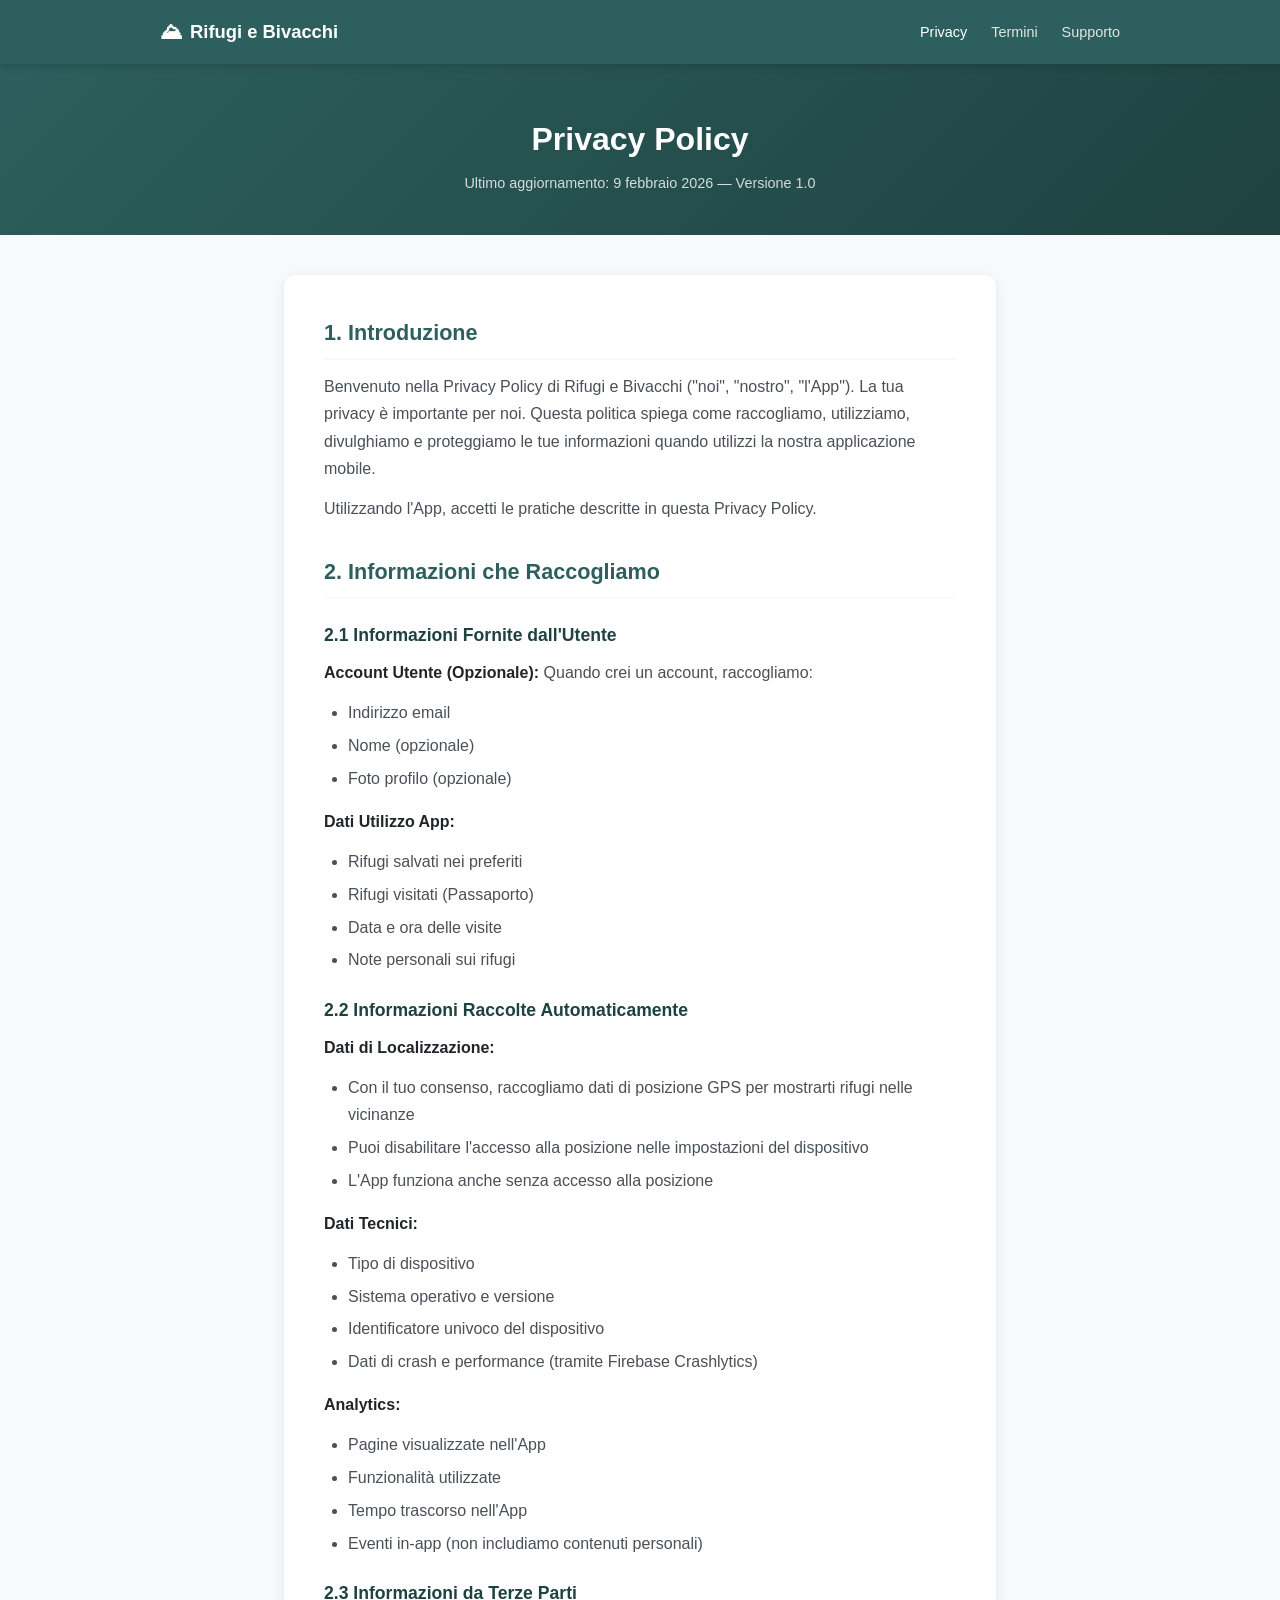
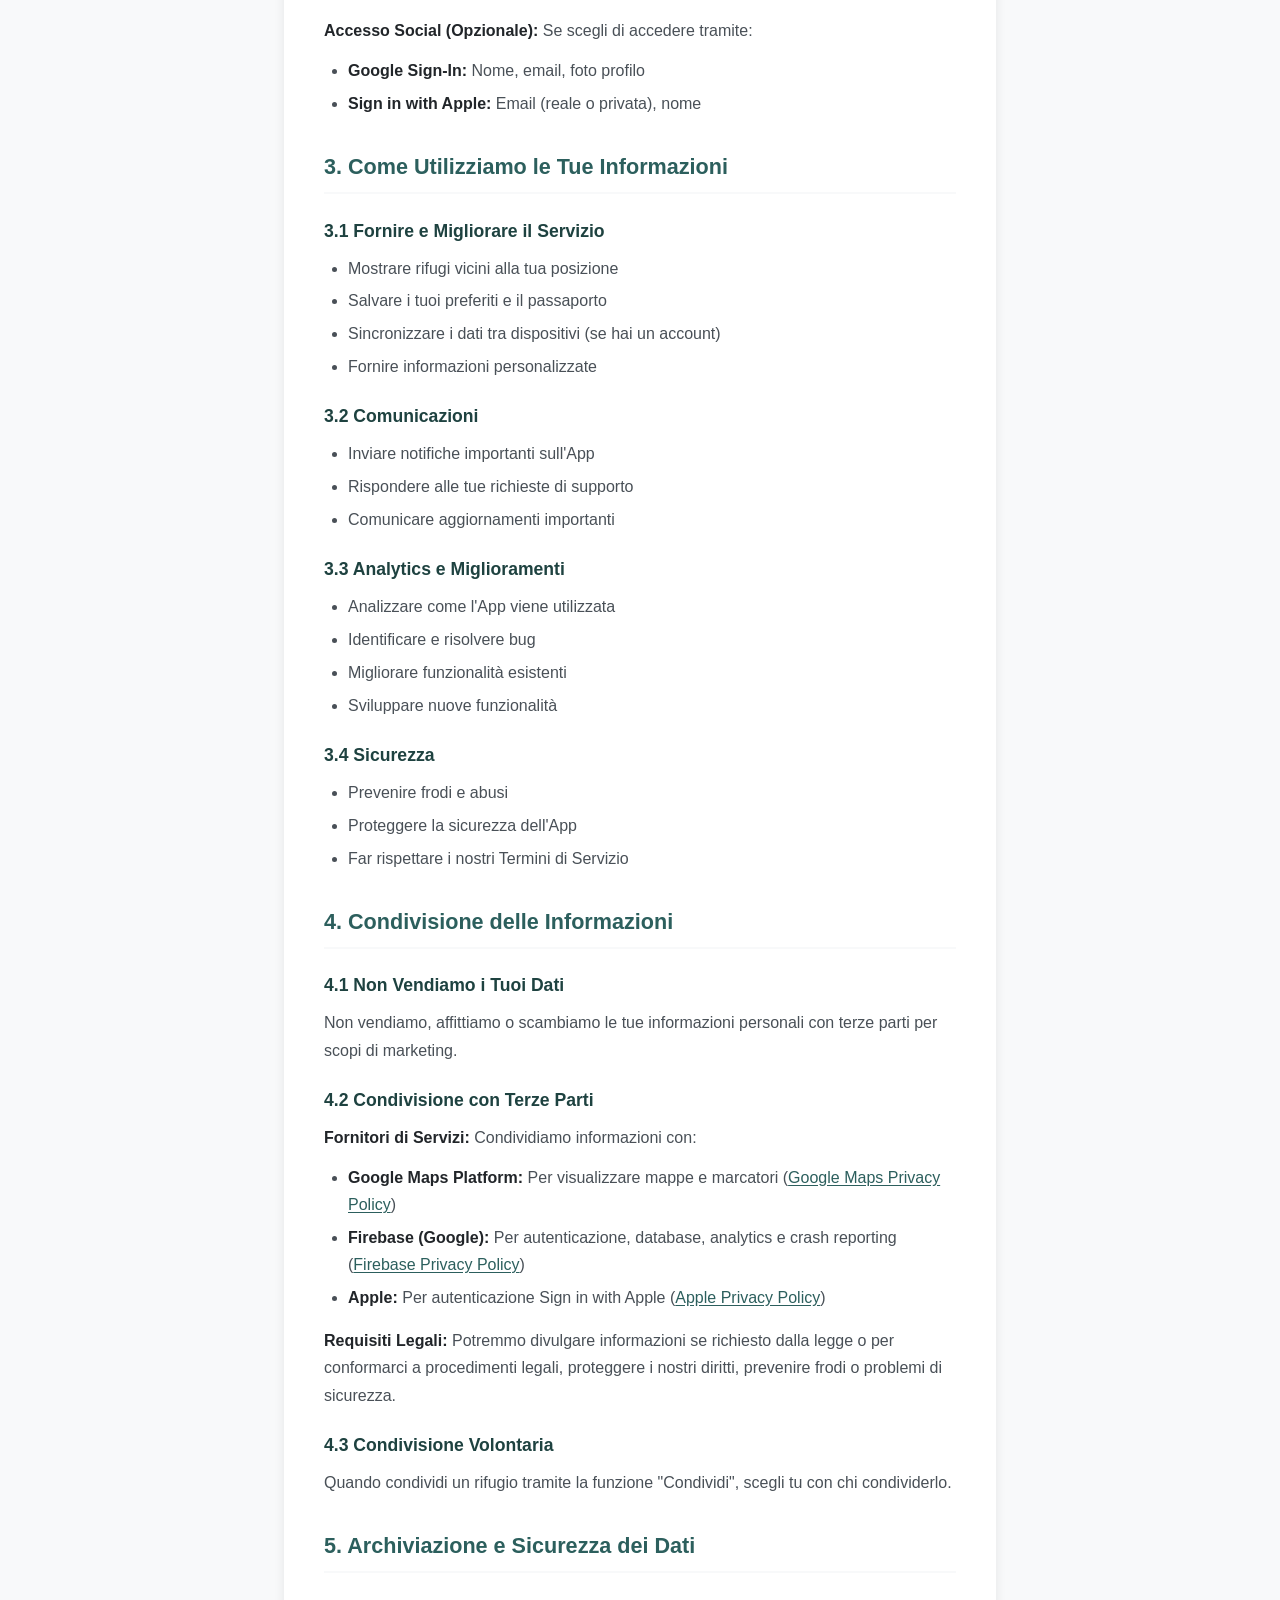
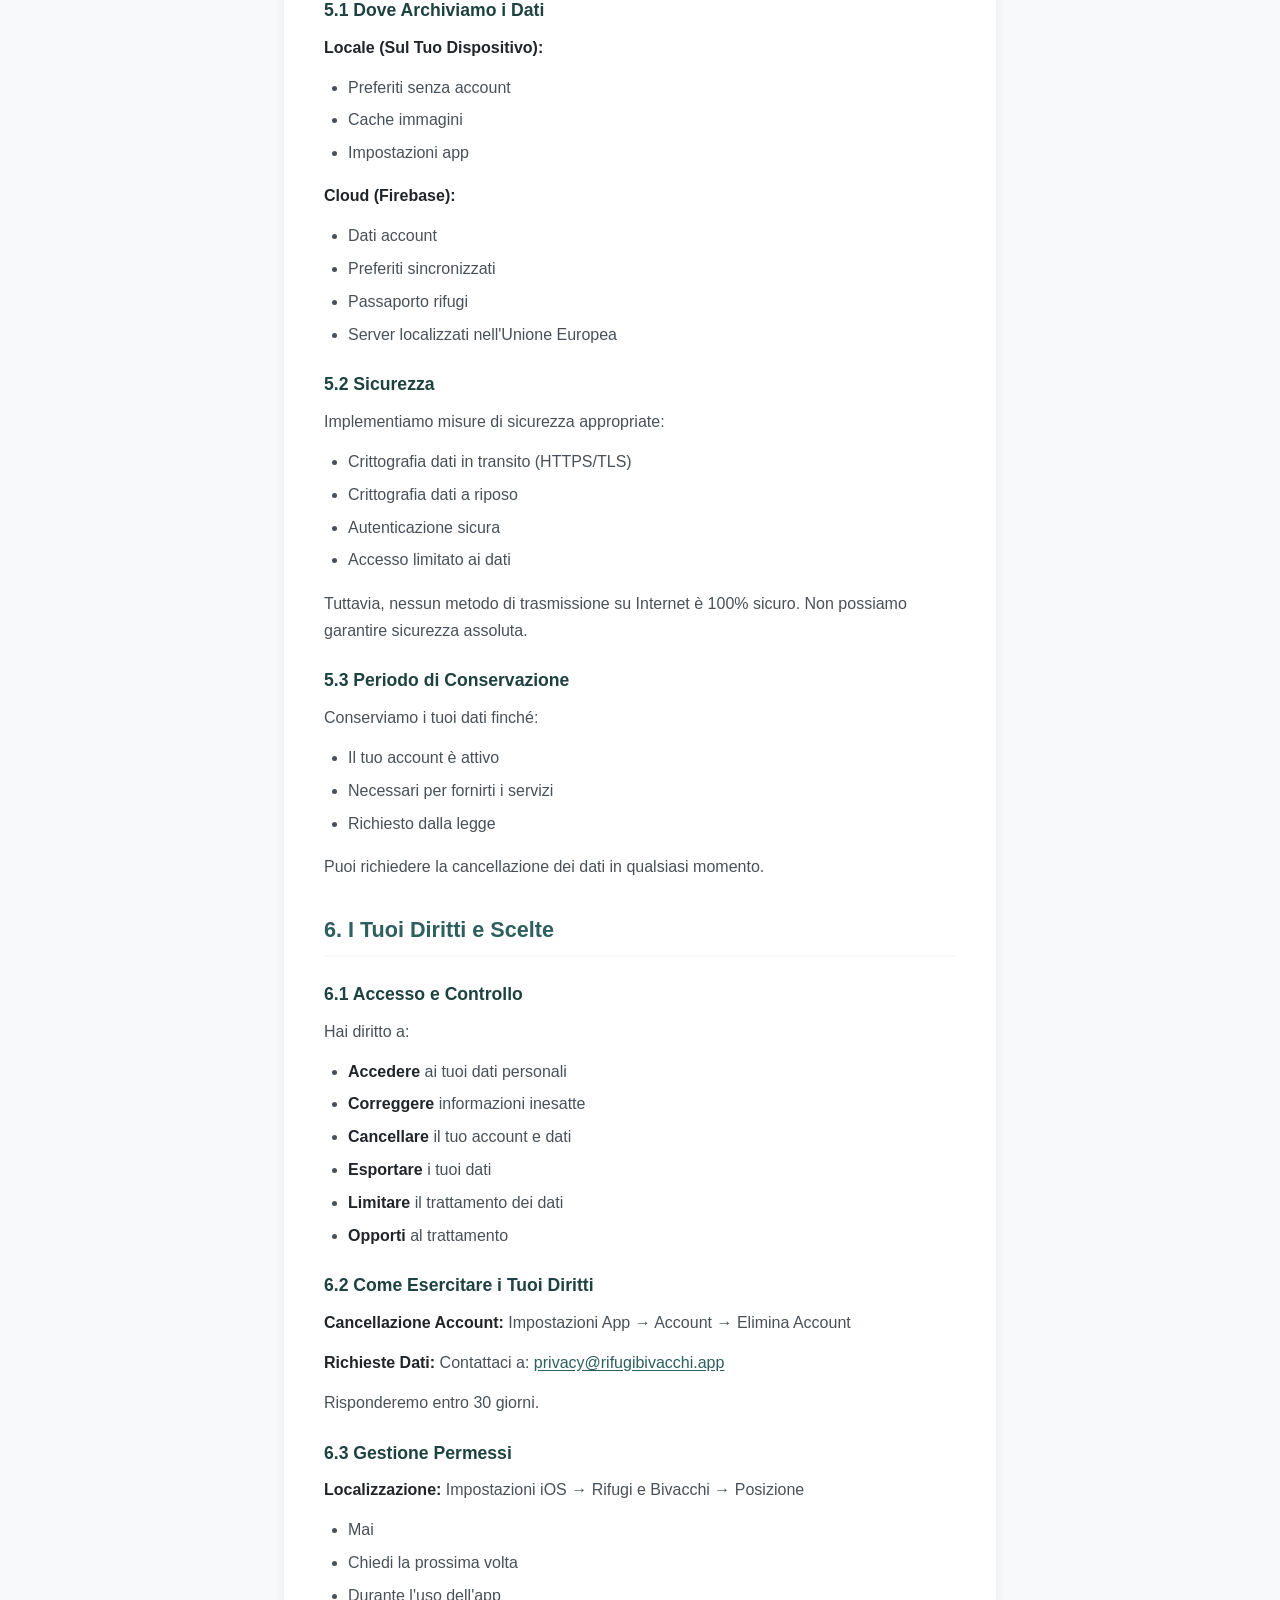
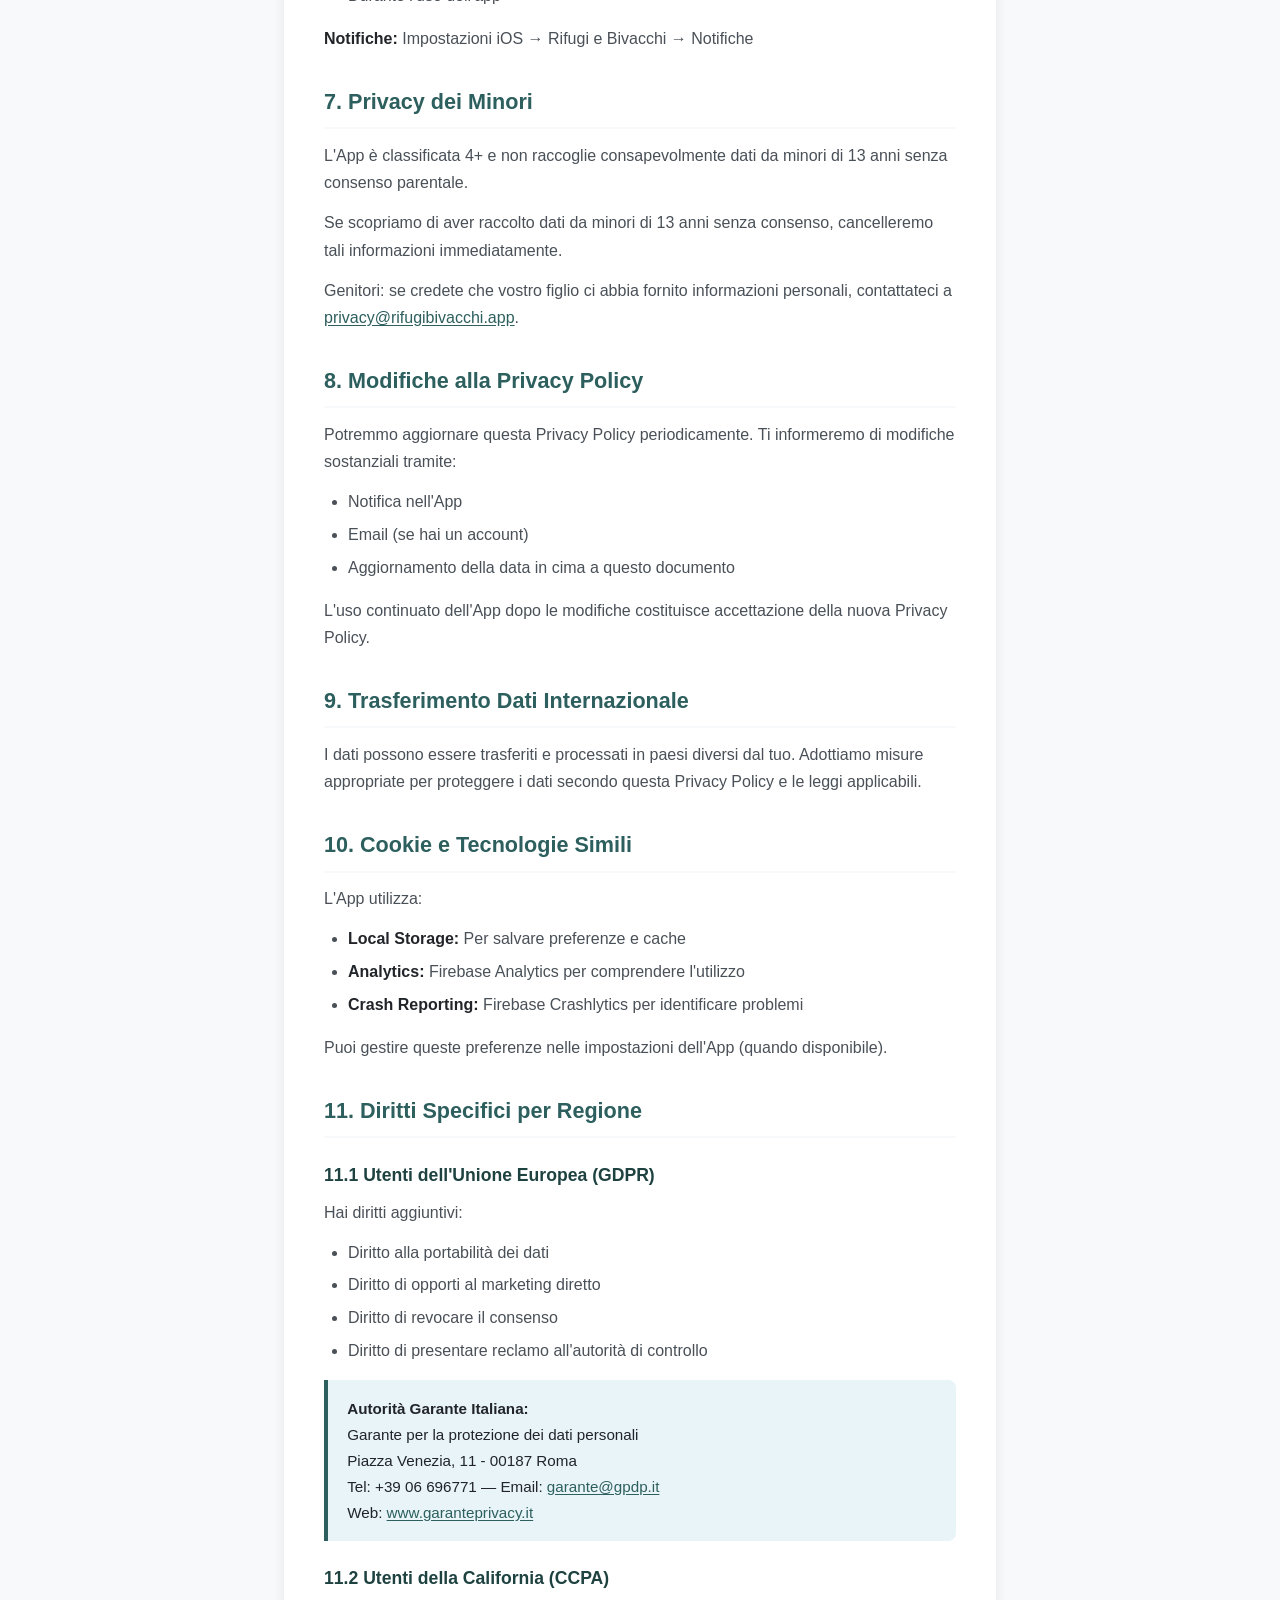
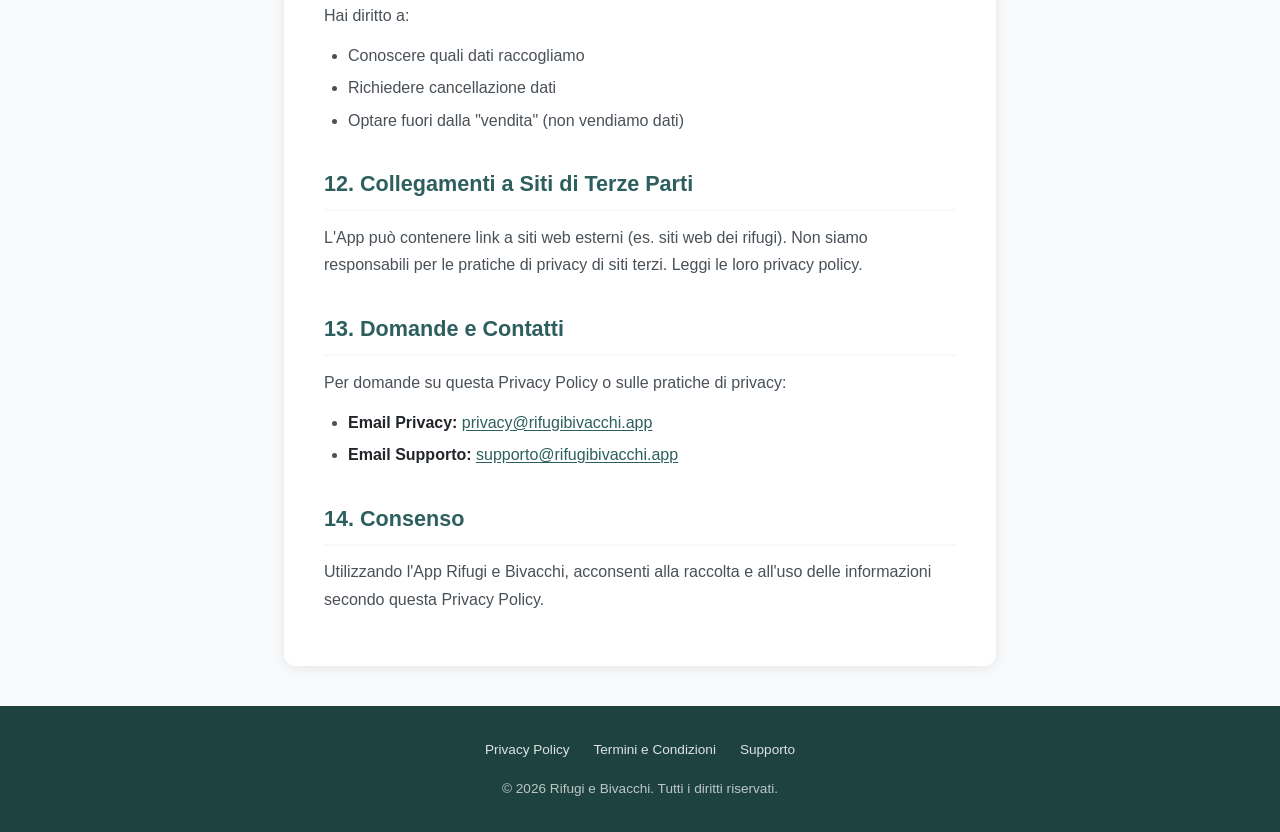
==== privacy.html @ 2e35c968 "Initial commit: GitHub Pages site for Rifugi e Bivacchi Landing page, Privacy Policy, Terms of Servi" ====
<!DOCTYPE html>
<html lang="it">
<head>
  <meta charset="UTF-8">
  <meta name="viewport" content="width=device-width, initial-scale=1.0">
  <title>Privacy Policy — Rifugi e Bivacchi</title>
  <meta name="description" content="Privacy Policy dell'app Rifugi e Bivacchi. Come raccogliamo, utilizziamo e proteggiamo le tue informazioni.">
  <meta name="theme-color" content="#2C5F5D">
  <link rel="stylesheet" href="style.css">
</head>
<body>

  <!-- Navbar -->
  <nav class="navbar">
    <div class="navbar-inner">
      <a href="index.html" class="navbar-brand">
        <span class="mountain-icon">&#9968;</span> Rifugi e Bivacchi
      </a>
      <ul class="navbar-links">
        <li><a href="privacy.html" class="active">Privacy</a></li>
        <li><a href="terms.html">Termini</a></li>
        <li><a href="support.html">Supporto</a></li>
      </ul>
    </div>
  </nav>

  <!-- Header -->
  <div class="page-header">
    <h1>Privacy Policy</h1>
    <p class="last-updated">Ultimo aggiornamento: 9 febbraio 2026 &mdash; Versione 1.0</p>
  </div>

  <!-- Content -->
  <main class="content">
    <div class="content-card">

      <h2>1. Introduzione</h2>
      <p>Benvenuto nella Privacy Policy di Rifugi e Bivacchi ("noi", "nostro", "l'App"). La tua privacy è importante per noi. Questa politica spiega come raccogliamo, utilizziamo, divulghiamo e proteggiamo le tue informazioni quando utilizzi la nostra applicazione mobile.</p>
      <p>Utilizzando l'App, accetti le pratiche descritte in questa Privacy Policy.</p>

      <h2>2. Informazioni che Raccogliamo</h2>

      <h3>2.1 Informazioni Fornite dall'Utente</h3>
      <p><strong>Account Utente (Opzionale):</strong> Quando crei un account, raccogliamo:</p>
      <ul>
        <li>Indirizzo email</li>
        <li>Nome (opzionale)</li>
        <li>Foto profilo (opzionale)</li>
      </ul>
      <p><strong>Dati Utilizzo App:</strong></p>
      <ul>
        <li>Rifugi salvati nei preferiti</li>
        <li>Rifugi visitati (Passaporto)</li>
        <li>Data e ora delle visite</li>
        <li>Note personali sui rifugi</li>
      </ul>

      <h3>2.2 Informazioni Raccolte Automaticamente</h3>
      <p><strong>Dati di Localizzazione:</strong></p>
      <ul>
        <li>Con il tuo consenso, raccogliamo dati di posizione GPS per mostrarti rifugi nelle vicinanze</li>
        <li>Puoi disabilitare l'accesso alla posizione nelle impostazioni del dispositivo</li>
        <li>L'App funziona anche senza accesso alla posizione</li>
      </ul>
      <p><strong>Dati Tecnici:</strong></p>
      <ul>
        <li>Tipo di dispositivo</li>
        <li>Sistema operativo e versione</li>
        <li>Identificatore univoco del dispositivo</li>
        <li>Dati di crash e performance (tramite Firebase Crashlytics)</li>
      </ul>
      <p><strong>Analytics:</strong></p>
      <ul>
        <li>Pagine visualizzate nell'App</li>
        <li>Funzionalità utilizzate</li>
        <li>Tempo trascorso nell'App</li>
        <li>Eventi in-app (non includiamo contenuti personali)</li>
      </ul>

      <h3>2.3 Informazioni da Terze Parti</h3>
      <p><strong>Accesso Social (Opzionale):</strong> Se scegli di accedere tramite:</p>
      <ul>
        <li><strong>Google Sign-In:</strong> Nome, email, foto profilo</li>
        <li><strong>Sign in with Apple:</strong> Email (reale o privata), nome</li>
      </ul>

      <h2>3. Come Utilizziamo le Tue Informazioni</h2>

      <h3>3.1 Fornire e Migliorare il Servizio</h3>
      <ul>
        <li>Mostrare rifugi vicini alla tua posizione</li>
        <li>Salvare i tuoi preferiti e il passaporto</li>
        <li>Sincronizzare i dati tra dispositivi (se hai un account)</li>
        <li>Fornire informazioni personalizzate</li>
      </ul>

      <h3>3.2 Comunicazioni</h3>
      <ul>
        <li>Inviare notifiche importanti sull'App</li>
        <li>Rispondere alle tue richieste di supporto</li>
        <li>Comunicare aggiornamenti importanti</li>
      </ul>

      <h3>3.3 Analytics e Miglioramenti</h3>
      <ul>
        <li>Analizzare come l'App viene utilizzata</li>
        <li>Identificare e risolvere bug</li>
        <li>Migliorare funzionalità esistenti</li>
        <li>Sviluppare nuove funzionalità</li>
      </ul>

      <h3>3.4 Sicurezza</h3>
      <ul>
        <li>Prevenire frodi e abusi</li>
        <li>Proteggere la sicurezza dell'App</li>
        <li>Far rispettare i nostri Termini di Servizio</li>
      </ul>

      <h2>4. Condivisione delle Informazioni</h2>

      <h3>4.1 Non Vendiamo i Tuoi Dati</h3>
      <p>Non vendiamo, affittiamo o scambiamo le tue informazioni personali con terze parti per scopi di marketing.</p>

      <h3>4.2 Condivisione con Terze Parti</h3>
      <p><strong>Fornitori di Servizi:</strong> Condividiamo informazioni con:</p>
      <ul>
        <li><strong>Google Maps Platform:</strong> Per visualizzare mappe e marcatori (<a href="https://policies.google.com/privacy" target="_blank" rel="noopener">Google Maps Privacy Policy</a>)</li>
        <li><strong>Firebase (Google):</strong> Per autenticazione, database, analytics e crash reporting (<a href="https://firebase.google.com/support/privacy" target="_blank" rel="noopener">Firebase Privacy Policy</a>)</li>
        <li><strong>Apple:</strong> Per autenticazione Sign in with Apple (<a href="https://www.apple.com/legal/privacy/" target="_blank" rel="noopener">Apple Privacy Policy</a>)</li>
      </ul>
      <p><strong>Requisiti Legali:</strong> Potremmo divulgare informazioni se richiesto dalla legge o per conformarci a procedimenti legali, proteggere i nostri diritti, prevenire frodi o problemi di sicurezza.</p>

      <h3>4.3 Condivisione Volontaria</h3>
      <p>Quando condividi un rifugio tramite la funzione "Condividi", scegli tu con chi condividerlo.</p>

      <h2>5. Archiviazione e Sicurezza dei Dati</h2>

      <h3>5.1 Dove Archiviamo i Dati</h3>
      <p><strong>Locale (Sul Tuo Dispositivo):</strong></p>
      <ul>
        <li>Preferiti senza account</li>
        <li>Cache immagini</li>
        <li>Impostazioni app</li>
      </ul>
      <p><strong>Cloud (Firebase):</strong></p>
      <ul>
        <li>Dati account</li>
        <li>Preferiti sincronizzati</li>
        <li>Passaporto rifugi</li>
        <li>Server localizzati nell'Unione Europea</li>
      </ul>

      <h3>5.2 Sicurezza</h3>
      <p>Implementiamo misure di sicurezza appropriate:</p>
      <ul>
        <li>Crittografia dati in transito (HTTPS/TLS)</li>
        <li>Crittografia dati a riposo</li>
        <li>Autenticazione sicura</li>
        <li>Accesso limitato ai dati</li>
      </ul>
      <p>Tuttavia, nessun metodo di trasmissione su Internet è 100% sicuro. Non possiamo garantire sicurezza assoluta.</p>

      <h3>5.3 Periodo di Conservazione</h3>
      <p>Conserviamo i tuoi dati finché:</p>
      <ul>
        <li>Il tuo account è attivo</li>
        <li>Necessari per fornirti i servizi</li>
        <li>Richiesto dalla legge</li>
      </ul>
      <p>Puoi richiedere la cancellazione dei dati in qualsiasi momento.</p>

      <h2>6. I Tuoi Diritti e Scelte</h2>

      <h3>6.1 Accesso e Controllo</h3>
      <p>Hai diritto a:</p>
      <ul>
        <li><strong>Accedere</strong> ai tuoi dati personali</li>
        <li><strong>Correggere</strong> informazioni inesatte</li>
        <li><strong>Cancellare</strong> il tuo account e dati</li>
        <li><strong>Esportare</strong> i tuoi dati</li>
        <li><strong>Limitare</strong> il trattamento dei dati</li>
        <li><strong>Opporti</strong> al trattamento</li>
      </ul>

      <h3>6.2 Come Esercitare i Tuoi Diritti</h3>
      <p><strong>Cancellazione Account:</strong> Impostazioni App &rarr; Account &rarr; Elimina Account</p>
      <p><strong>Richieste Dati:</strong> Contattaci a: <a href="mailto:privacy@rifugibivacchi.app">privacy@rifugibivacchi.app</a></p>
      <p>Risponderemo entro 30 giorni.</p>

      <h3>6.3 Gestione Permessi</h3>
      <p><strong>Localizzazione:</strong> Impostazioni iOS &rarr; Rifugi e Bivacchi &rarr; Posizione</p>
      <ul>
        <li>Mai</li>
        <li>Chiedi la prossima volta</li>
        <li>Durante l'uso dell'app</li>
      </ul>
      <p><strong>Notifiche:</strong> Impostazioni iOS &rarr; Rifugi e Bivacchi &rarr; Notifiche</p>

      <h2>7. Privacy dei Minori</h2>
      <p>L'App è classificata 4+ e non raccoglie consapevolmente dati da minori di 13 anni senza consenso parentale.</p>
      <p>Se scopriamo di aver raccolto dati da minori di 13 anni senza consenso, cancelleremo tali informazioni immediatamente.</p>
      <p>Genitori: se credete che vostro figlio ci abbia fornito informazioni personali, contattateci a <a href="mailto:privacy@rifugibivacchi.app">privacy@rifugibivacchi.app</a>.</p>

      <h2>8. Modifiche alla Privacy Policy</h2>
      <p>Potremmo aggiornare questa Privacy Policy periodicamente. Ti informeremo di modifiche sostanziali tramite:</p>
      <ul>
        <li>Notifica nell'App</li>
        <li>Email (se hai un account)</li>
        <li>Aggiornamento della data in cima a questo documento</li>
      </ul>
      <p>L'uso continuato dell'App dopo le modifiche costituisce accettazione della nuova Privacy Policy.</p>

      <h2>9. Trasferimento Dati Internazionale</h2>
      <p>I dati possono essere trasferiti e processati in paesi diversi dal tuo. Adottiamo misure appropriate per proteggere i dati secondo questa Privacy Policy e le leggi applicabili.</p>

      <h2>10. Cookie e Tecnologie Simili</h2>
      <p>L'App utilizza:</p>
      <ul>
        <li><strong>Local Storage:</strong> Per salvare preferenze e cache</li>
        <li><strong>Analytics:</strong> Firebase Analytics per comprendere l'utilizzo</li>
        <li><strong>Crash Reporting:</strong> Firebase Crashlytics per identificare problemi</li>
      </ul>
      <p>Puoi gestire queste preferenze nelle impostazioni dell'App (quando disponibile).</p>

      <h2>11. Diritti Specifici per Regione</h2>

      <h3>11.1 Utenti dell'Unione Europea (GDPR)</h3>
      <p>Hai diritti aggiuntivi:</p>
      <ul>
        <li>Diritto alla portabilità dei dati</li>
        <li>Diritto di opporti al marketing diretto</li>
        <li>Diritto di revocare il consenso</li>
        <li>Diritto di presentare reclamo all'autorità di controllo</li>
      </ul>
      <div class="info-box">
        <strong>Autorità Garante Italiana:</strong><br>
        Garante per la protezione dei dati personali<br>
        Piazza Venezia, 11 - 00187 Roma<br>
        Tel: +39 06 696771 &mdash; Email: <a href="mailto:garante@gpdp.it">garante@gpdp.it</a><br>
        Web: <a href="https://www.garanteprivacy.it" target="_blank" rel="noopener">www.garanteprivacy.it</a>
      </div>

      <h3>11.2 Utenti della California (CCPA)</h3>
      <p>Hai diritto a:</p>
      <ul>
        <li>Conoscere quali dati raccogliamo</li>
        <li>Richiedere cancellazione dati</li>
        <li>Optare fuori dalla "vendita" (non vendiamo dati)</li>
      </ul>

      <h2>12. Collegamenti a Siti di Terze Parti</h2>
      <p>L'App può contenere link a siti web esterni (es. siti web dei rifugi). Non siamo responsabili per le pratiche di privacy di siti terzi. Leggi le loro privacy policy.</p>

      <h2>13. Domande e Contatti</h2>
      <p>Per domande su questa Privacy Policy o sulle pratiche di privacy:</p>
      <ul>
        <li><strong>Email Privacy:</strong> <a href="mailto:privacy@rifugibivacchi.app">privacy@rifugibivacchi.app</a></li>
        <li><strong>Email Supporto:</strong> <a href="mailto:supporto@rifugibivacchi.app">supporto@rifugibivacchi.app</a></li>
      </ul>

      <h2>14. Consenso</h2>
      <p>Utilizzando l'App Rifugi e Bivacchi, acconsenti alla raccolta e all'uso delle informazioni secondo questa Privacy Policy.</p>

    </div>
  </main>

  <!-- Footer -->
  <footer class="site-footer">
    <ul class="footer-links">
      <li><a href="privacy.html">Privacy Policy</a></li>
      <li><a href="terms.html">Termini e Condizioni</a></li>
      <li><a href="support.html">Supporto</a></li>
    </ul>
    <p>&copy; 2026 Rifugi e Bivacchi. Tutti i diritti riservati.</p>
  </footer>

</body>
</html>
---- style.css ----
/* ============================================================
   Rifugi e Bivacchi — GitHub Pages Stylesheet
   Colori: deepTeal #2C5F5D, foresta #4A7C3C, cielo #87CEEB,
           neve #F8F9FA, roccia #6C757D, tramonto #FF8C42
   ============================================================ */

:root {
  --deep-teal: #2C5F5D;
  --deep-teal-light: #3a7d7a;
  --deep-teal-dark: #1e4240;
  --foresta: #4A7C3C;
  --cielo: #87CEEB;
  --neve: #F8F9FA;
  --roccia: #6C757D;
  --tramonto: #FF8C42;
  --text-primary: #212529;
  --text-secondary: #495057;
  --border: #dee2e6;
  --bg-white: #ffffff;
  --shadow: 0 2px 12px rgba(0, 0, 0, 0.08);
  --shadow-lg: 0 8px 30px rgba(0, 0, 0, 0.12);
}

/* Reset */
*, *::before, *::after {
  box-sizing: border-box;
  margin: 0;
  padding: 0;
}

html {
  scroll-behavior: smooth;
  font-size: 16px;
}

body {
  font-family: -apple-system, BlinkMacSystemFont, 'Segoe UI', Roboto, 'Helvetica Neue', Arial, sans-serif;
  line-height: 1.7;
  color: var(--text-primary);
  background-color: var(--neve);
  min-height: 100vh;
  display: flex;
  flex-direction: column;
}

/* ---- Navigation ---- */
.navbar {
  background: var(--deep-teal);
  padding: 0.8rem 1.5rem;
  position: sticky;
  top: 0;
  z-index: 100;
  box-shadow: 0 2px 8px rgba(0, 0, 0, 0.15);
}

.navbar-inner {
  max-width: 960px;
  margin: 0 auto;
  display: flex;
  align-items: center;
  justify-content: space-between;
}

.navbar-brand {
  color: #fff;
  text-decoration: none;
  font-size: 1.15rem;
  font-weight: 700;
  display: flex;
  align-items: center;
  gap: 0.5rem;
}

.navbar-brand:hover {
  opacity: 0.9;
}

.navbar-brand .mountain-icon {
  font-size: 1.4rem;
}

.navbar-links {
  display: flex;
  gap: 1.5rem;
  list-style: none;
}

.navbar-links a {
  color: rgba(255, 255, 255, 0.85);
  text-decoration: none;
  font-size: 0.9rem;
  font-weight: 500;
  transition: color 0.2s;
}

.navbar-links a:hover,
.navbar-links a.active {
  color: #fff;
}

/* ---- Hero section ---- */
.hero {
  background: linear-gradient(135deg, var(--deep-teal), var(--deep-teal-dark));
  color: #fff;
  text-align: center;
  padding: 4rem 1.5rem 3.5rem;
}

.hero h1 {
  font-size: 2.4rem;
  margin-bottom: 0.6rem;
  font-weight: 800;
}

.hero .subtitle {
  font-size: 1.15rem;
  opacity: 0.9;
  margin-bottom: 2rem;
  max-width: 560px;
  margin-left: auto;
  margin-right: auto;
}

.hero .mountain-emoji {
  font-size: 3.5rem;
  display: block;
  margin-bottom: 1rem;
}

/* Badge download */
.store-badges {
  display: flex;
  justify-content: center;
  gap: 1rem;
  flex-wrap: wrap;
  margin-top: 1.5rem;
}

.store-badge {
  display: inline-flex;
  align-items: center;
  gap: 0.5rem;
  background: rgba(255, 255, 255, 0.15);
  border: 1px solid rgba(255, 255, 255, 0.3);
  color: #fff;
  padding: 0.65rem 1.3rem;
  border-radius: 8px;
  text-decoration: none;
  font-weight: 600;
  font-size: 0.9rem;
  transition: background 0.2s;
}

.store-badge:hover {
  background: rgba(255, 255, 255, 0.25);
}

/* ---- Features grid ---- */
.features {
  max-width: 960px;
  margin: -2rem auto 3rem;
  padding: 0 1.5rem;
  display: grid;
  grid-template-columns: repeat(auto-fit, minmax(260px, 1fr));
  gap: 1.5rem;
}

.feature-card {
  background: var(--bg-white);
  border-radius: 12px;
  padding: 1.8rem;
  box-shadow: var(--shadow);
  text-align: center;
}

.feature-card .icon {
  font-size: 2.2rem;
  margin-bottom: 0.8rem;
  display: block;
}

.feature-card h3 {
  font-size: 1.05rem;
  margin-bottom: 0.4rem;
  color: var(--deep-teal);
}

.feature-card p {
  font-size: 0.9rem;
  color: var(--text-secondary);
}

/* ---- Main content (legal pages, support) ---- */
main {
  flex: 1;
}

.page-header {
  background: linear-gradient(135deg, var(--deep-teal), var(--deep-teal-dark));
  color: #fff;
  padding: 3rem 1.5rem 2.5rem;
  text-align: center;
}

.page-header h1 {
  font-size: 2rem;
  font-weight: 800;
  margin-bottom: 0.3rem;
}

.page-header .last-updated {
  font-size: 0.9rem;
  opacity: 0.8;
}

.content {
  max-width: 760px;
  margin: 2.5rem auto;
  padding: 0 1.5rem;
}

.content-card {
  background: var(--bg-white);
  border-radius: 12px;
  padding: 2.5rem;
  box-shadow: var(--shadow);
}

.content-card h2 {
  font-size: 1.35rem;
  color: var(--deep-teal);
  margin: 2rem 0 0.8rem;
  padding-bottom: 0.4rem;
  border-bottom: 2px solid var(--neve);
}

.content-card h2:first-child {
  margin-top: 0;
}

.content-card h3 {
  font-size: 1.1rem;
  color: var(--deep-teal-dark);
  margin: 1.4rem 0 0.5rem;
}

.content-card p {
  margin-bottom: 0.8rem;
  color: var(--text-secondary);
}

.content-card ul,
.content-card ol {
  margin: 0.5rem 0 1rem 1.5rem;
  color: var(--text-secondary);
}

.content-card li {
  margin-bottom: 0.35rem;
}

.content-card a {
  color: var(--deep-teal);
  text-decoration: underline;
  text-underline-offset: 2px;
}

.content-card a:hover {
  color: var(--deep-teal-light);
}

.content-card strong {
  color: var(--text-primary);
}

.content-card .warning {
  background: #fff3cd;
  border-left: 4px solid var(--tramonto);
  padding: 1rem 1.2rem;
  border-radius: 0 8px 8px 0;
  margin: 1rem 0;
  font-size: 0.95rem;
}

.content-card .info-box {
  background: #e8f4f8;
  border-left: 4px solid var(--deep-teal);
  padding: 1rem 1.2rem;
  border-radius: 0 8px 8px 0;
  margin: 1rem 0;
  font-size: 0.95rem;
}

/* ---- Support page specifics ---- */
.contact-grid {
  display: grid;
  grid-template-columns: repeat(auto-fit, minmax(220px, 1fr));
  gap: 1.2rem;
  margin: 1.5rem 0;
}

.contact-card {
  background: var(--neve);
  border-radius: 10px;
  padding: 1.5rem;
  text-align: center;
}

.contact-card .icon {
  font-size: 2rem;
  margin-bottom: 0.6rem;
  display: block;
}

.contact-card h3 {
  font-size: 1rem;
  margin-bottom: 0.3rem;
  color: var(--deep-teal);
}

.contact-card a {
  color: var(--deep-teal);
  word-break: break-all;
}

.faq-item {
  margin-bottom: 1.5rem;
}

.faq-item h3 {
  font-size: 1rem;
  color: var(--deep-teal);
  margin-bottom: 0.3rem;
}

.faq-item p {
  font-size: 0.92rem;
}

/* ---- Footer ---- */
.site-footer {
  background: var(--deep-teal-dark);
  color: rgba(255, 255, 255, 0.7);
  text-align: center;
  padding: 2rem 1.5rem;
  margin-top: auto;
  font-size: 0.85rem;
}

.site-footer a {
  color: rgba(255, 255, 255, 0.85);
  text-decoration: none;
}

.site-footer a:hover {
  color: #fff;
}

.footer-links {
  display: flex;
  justify-content: center;
  gap: 1.5rem;
  list-style: none;
  margin-bottom: 1rem;
  flex-wrap: wrap;
}

/* ---- Responsive ---- */
@media (max-width: 640px) {
  .hero h1 {
    font-size: 1.75rem;
  }

  .hero .subtitle {
    font-size: 1rem;
  }

  .page-header h1 {
    font-size: 1.5rem;
  }

  .content-card {
    padding: 1.5rem;
  }

  .navbar-links {
    gap: 0.8rem;
  }

  .navbar-links a {
    font-size: 0.8rem;
  }

  .features {
    margin-top: -1rem;
  }
}
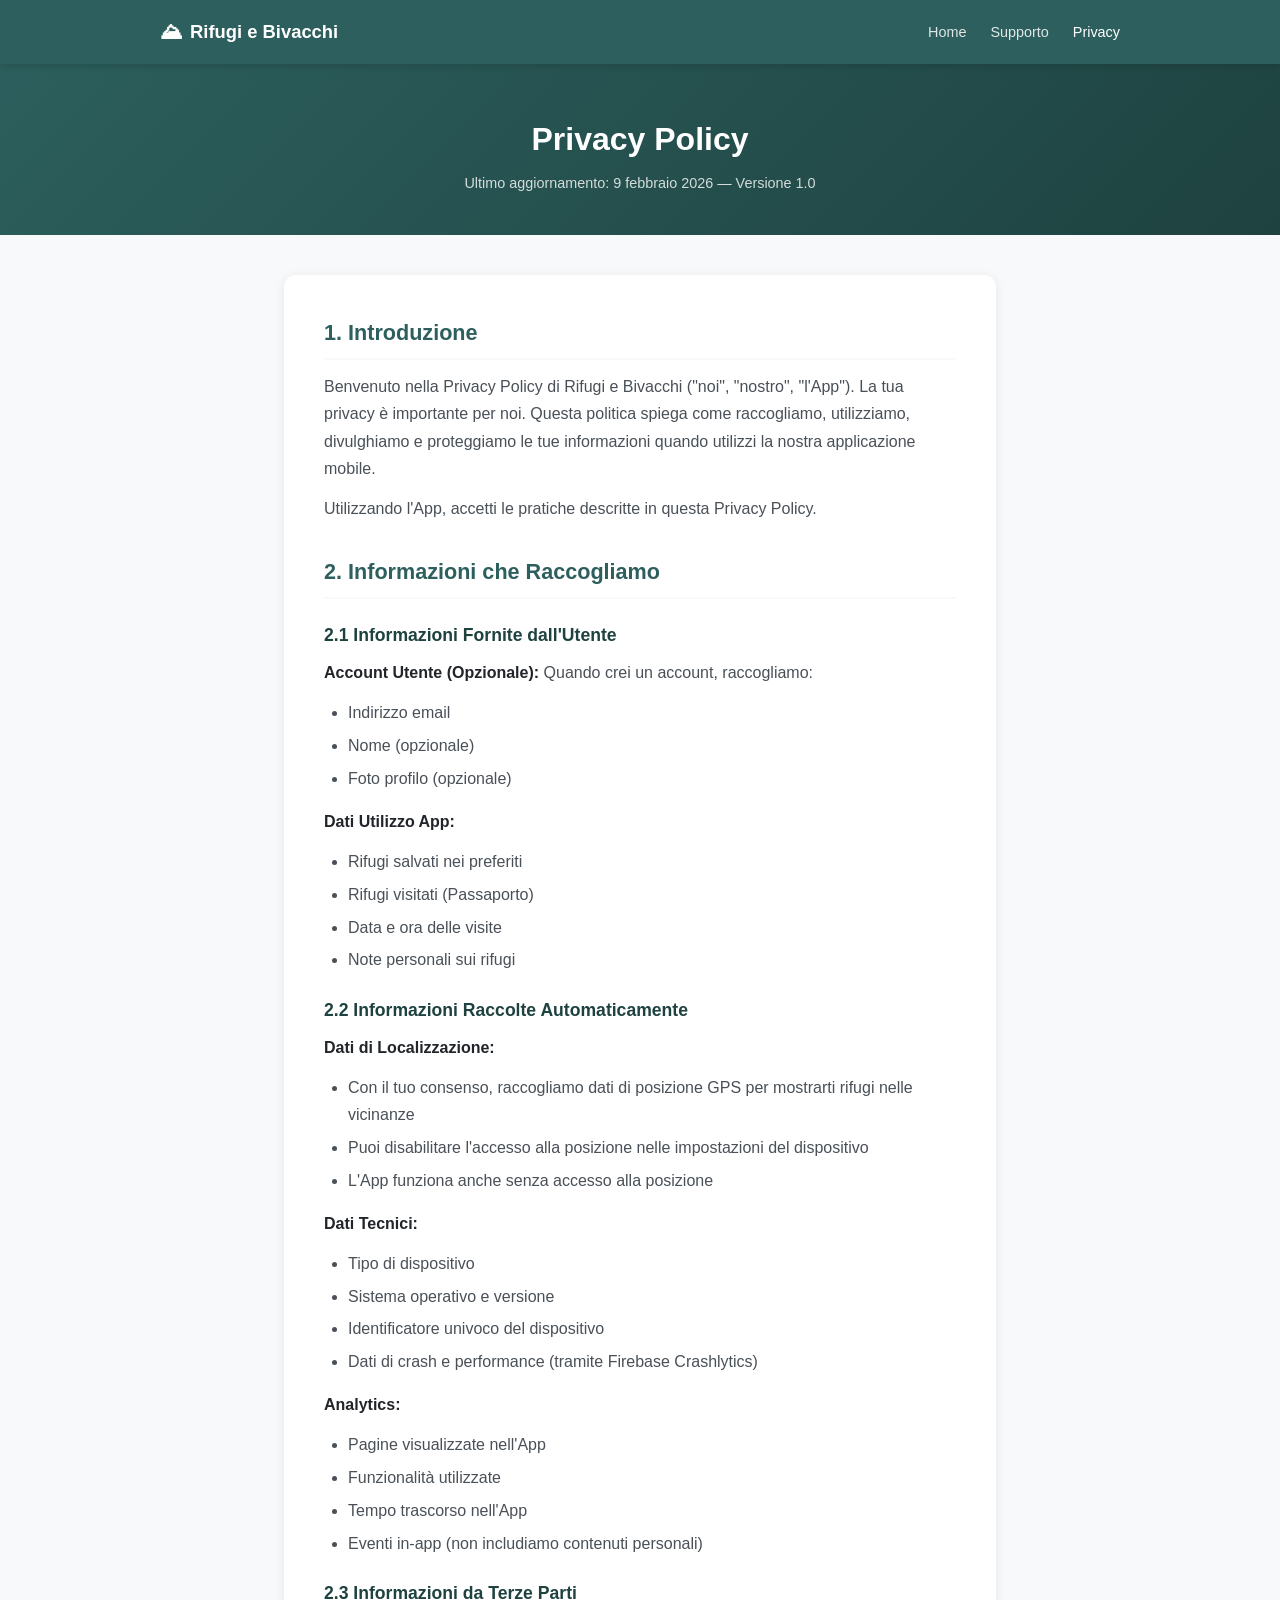
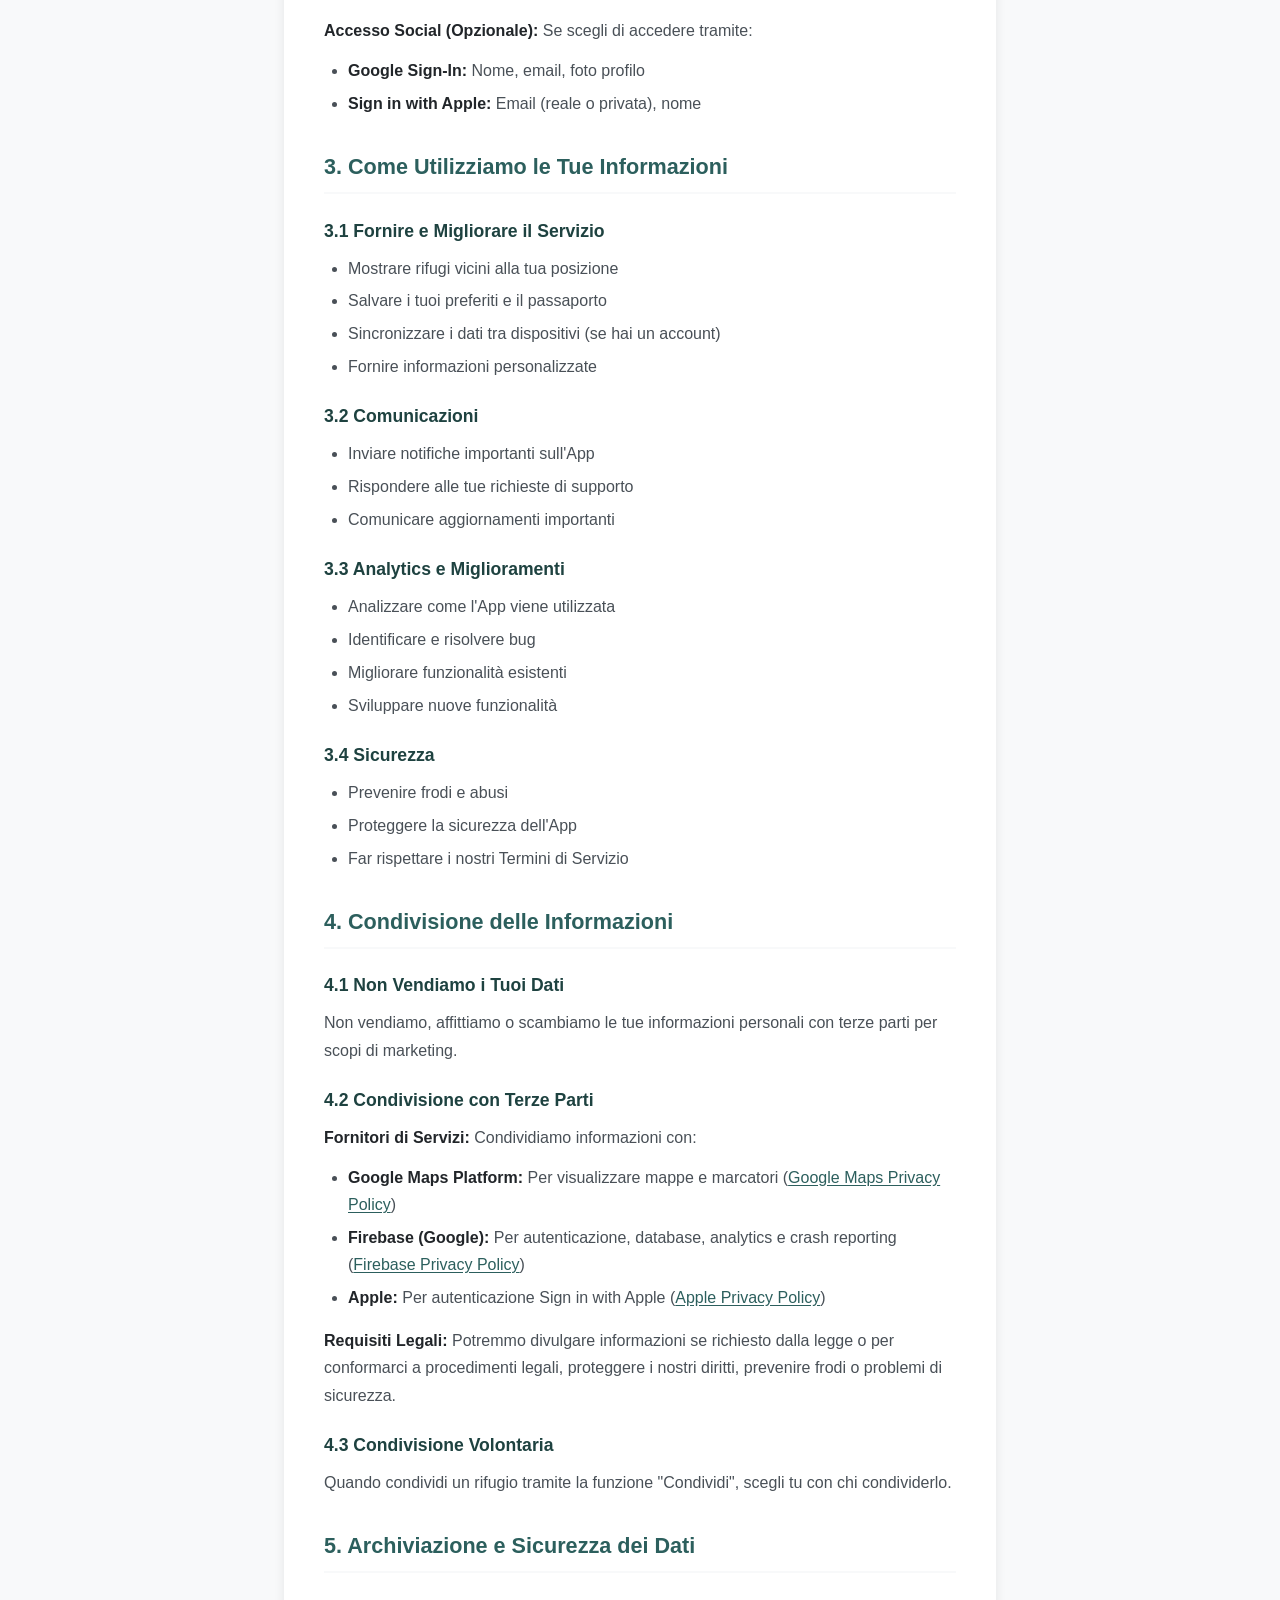
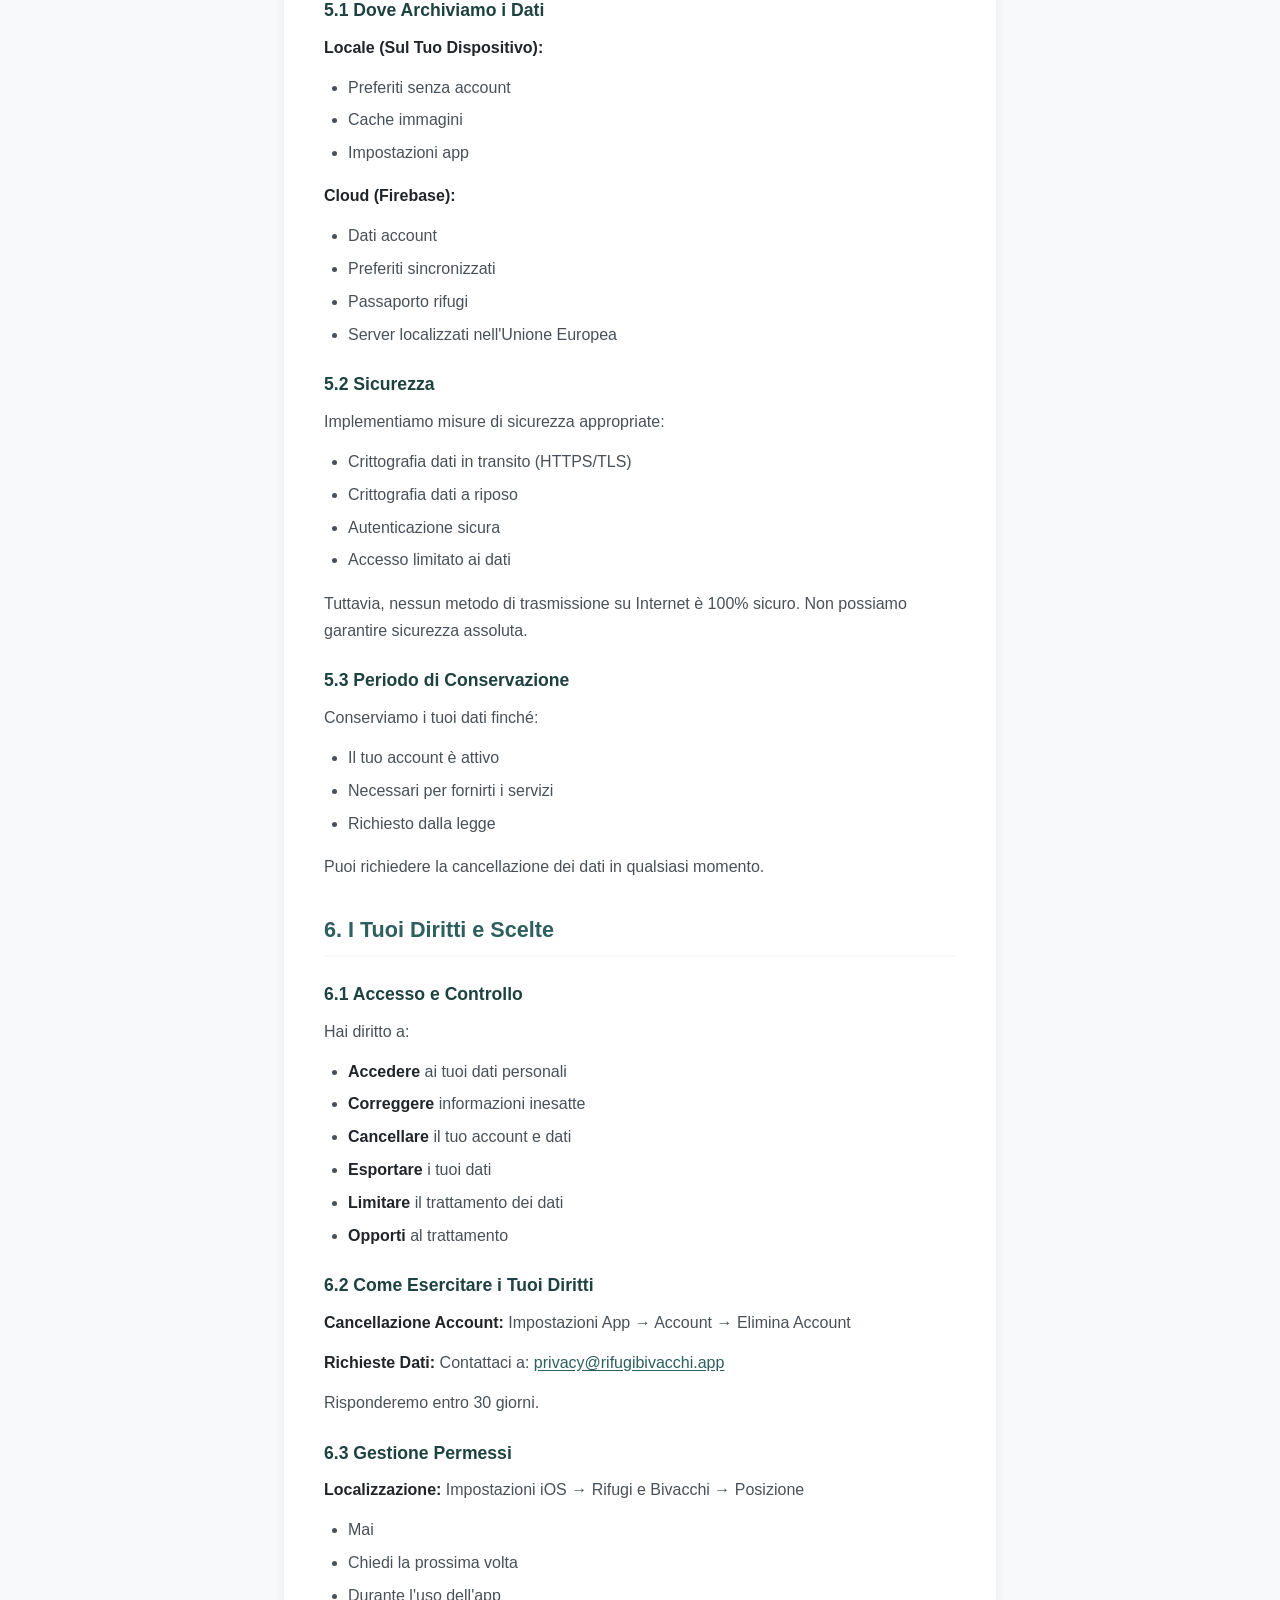
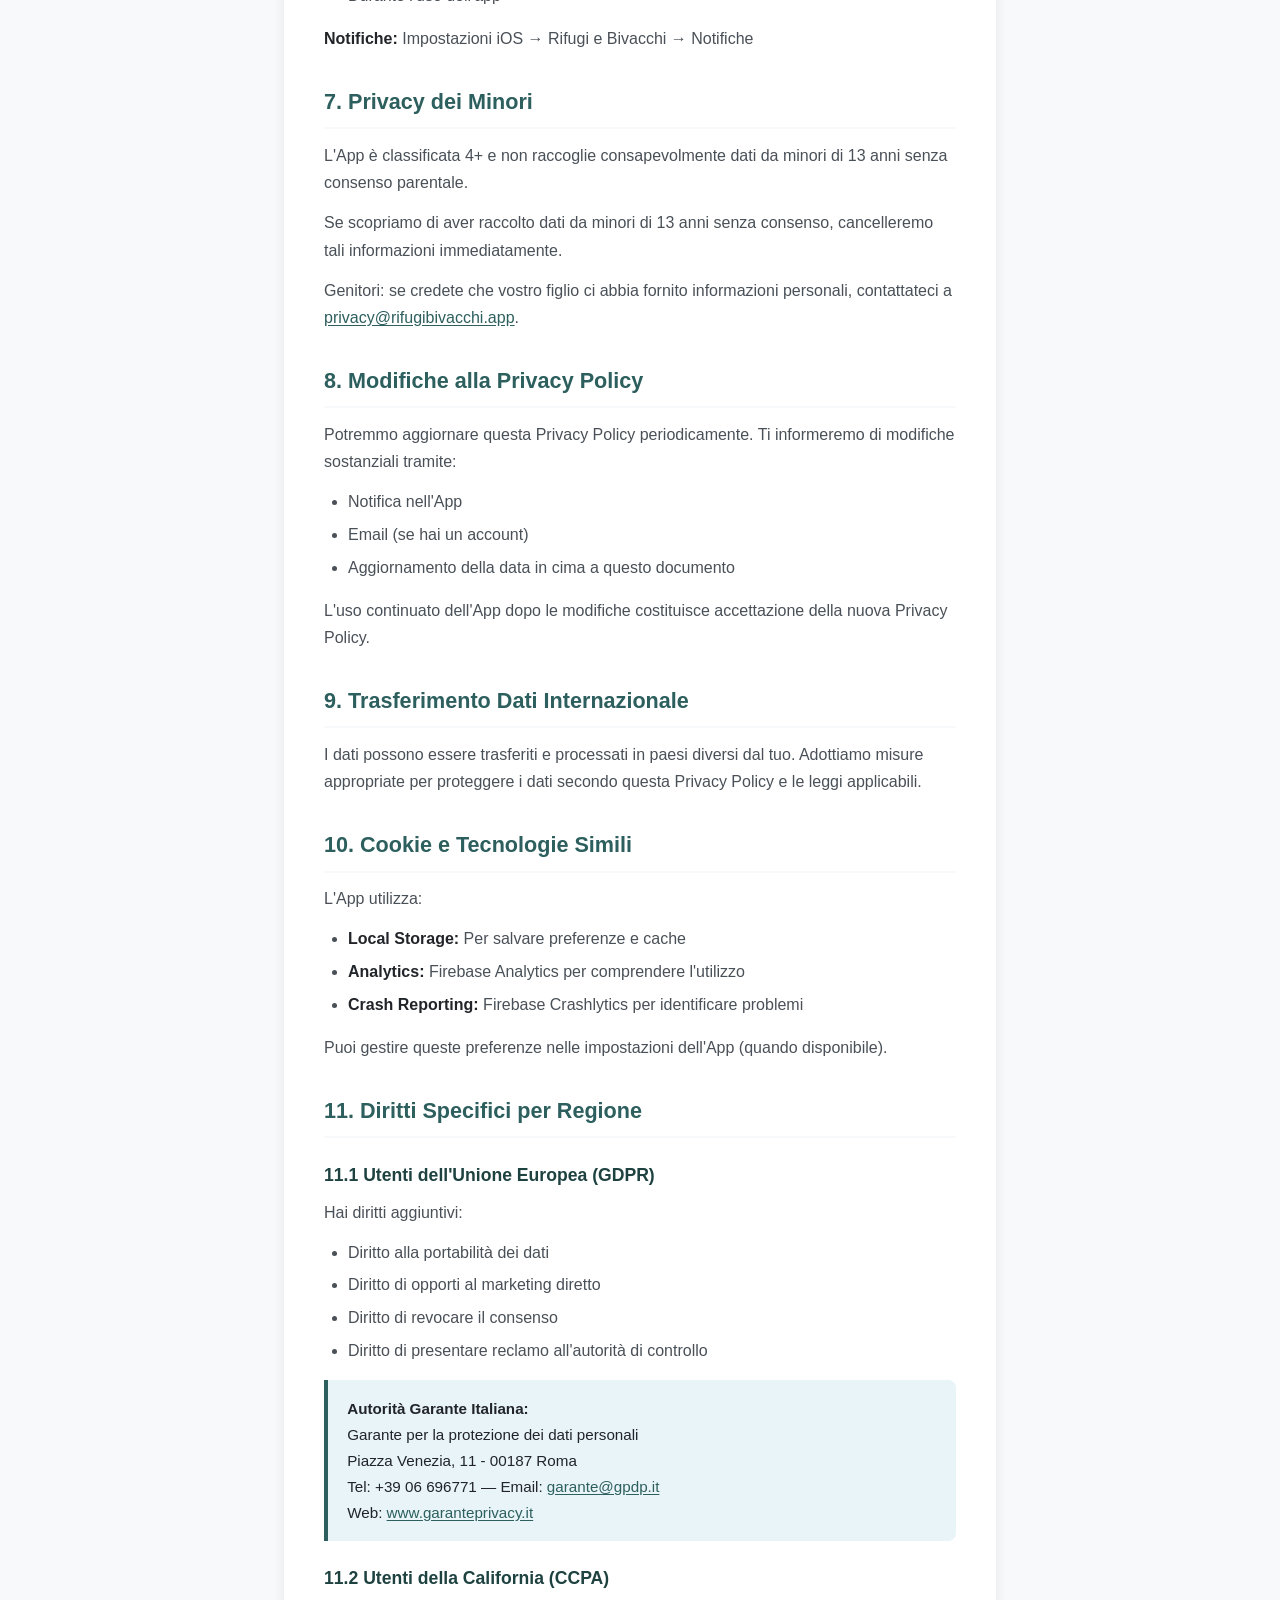
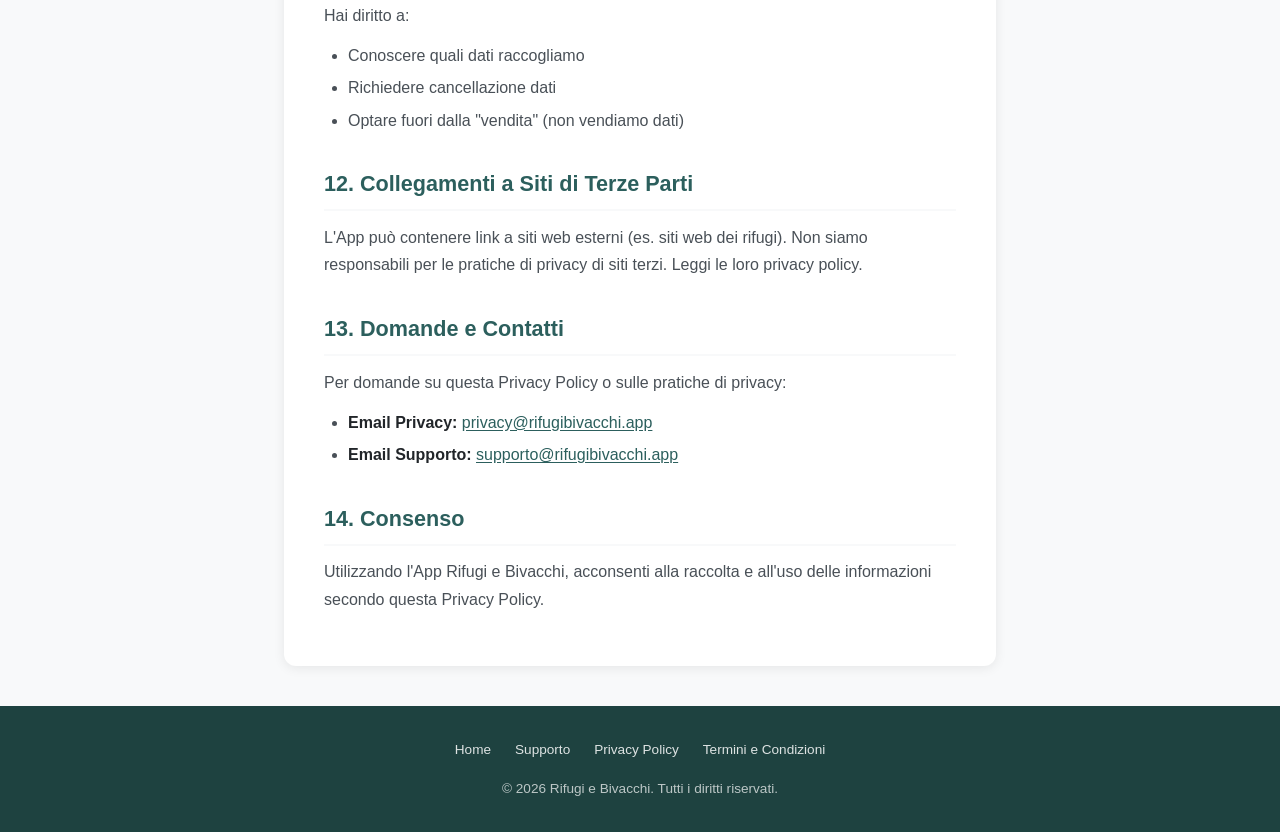
==== commit a825ce93: "feat: landing page marketing e miglioramenti pagina supporto per App Store - index.html: trasformata" ====
--- a/privacy.html
+++ b/privacy.html
@@ -17,9 +17,9 @@
         <span class="mountain-icon">&#9968;</span> Rifugi e Bivacchi
       </a>
       <ul class="navbar-links">
+        <li><a href="index.html">Home</a></li>
+        <li><a href="support.html">Supporto</a></li>
         <li><a href="privacy.html" class="active">Privacy</a></li>
-        <li><a href="terms.html">Termini</a></li>
-        <li><a href="support.html">Supporto</a></li>
       </ul>
     </div>
   </nav>
@@ -267,9 +267,10 @@
   <!-- Footer -->
   <footer class="site-footer">
     <ul class="footer-links">
+      <li><a href="index.html">Home</a></li>
+      <li><a href="support.html">Supporto</a></li>
       <li><a href="privacy.html">Privacy Policy</a></li>
       <li><a href="terms.html">Termini e Condizioni</a></li>
-      <li><a href="support.html">Supporto</a></li>
     </ul>
     <p>&copy; 2026 Rifugi e Bivacchi. Tutti i diritti riservati.</p>
   </footer>
--- a/style.css
+++ b/style.css
@@ -337,6 +337,151 @@
   font-size: 0.92rem;
 }
 
+/* ---- Hero extras ---- */
+.hero-note {
+  font-size: 0.85rem;
+  opacity: 0.7;
+  margin-top: 1rem;
+}
+
+/* ---- Highlights section ---- */
+.highlights {
+  background: var(--bg-white);
+  padding: 3.5rem 1.5rem;
+}
+
+.highlights-inner {
+  max-width: 960px;
+  margin: 0 auto;
+  text-align: center;
+}
+
+.highlights-inner h2 {
+  font-size: 1.6rem;
+  color: var(--deep-teal);
+  margin-bottom: 2rem;
+  font-weight: 800;
+}
+
+.highlight-grid {
+  display: grid;
+  grid-template-columns: repeat(auto-fit, minmax(180px, 1fr));
+  gap: 1.5rem;
+}
+
+.highlight-item {
+  display: flex;
+  flex-direction: column;
+  align-items: center;
+  gap: 0.3rem;
+}
+
+.highlight-number {
+  font-size: 2.2rem;
+  font-weight: 800;
+  color: var(--deep-teal);
+  line-height: 1.2;
+}
+
+.highlight-label {
+  font-size: 0.95rem;
+  color: var(--text-secondary);
+  font-weight: 500;
+}
+
+/* ---- How it works ---- */
+.how-it-works {
+  padding: 3.5rem 1.5rem;
+  background: var(--neve);
+}
+
+.how-inner {
+  max-width: 960px;
+  margin: 0 auto;
+  text-align: center;
+}
+
+.how-inner h2 {
+  font-size: 1.6rem;
+  color: var(--deep-teal);
+  margin-bottom: 2rem;
+  font-weight: 800;
+}
+
+.steps {
+  display: grid;
+  grid-template-columns: repeat(auto-fit, minmax(240px, 1fr));
+  gap: 2rem;
+}
+
+.step {
+  background: var(--bg-white);
+  border-radius: 12px;
+  padding: 2rem 1.5rem;
+  box-shadow: var(--shadow);
+}
+
+.step-number {
+  width: 44px;
+  height: 44px;
+  background: var(--deep-teal);
+  color: #fff;
+  border-radius: 50%;
+  display: inline-flex;
+  align-items: center;
+  justify-content: center;
+  font-size: 1.2rem;
+  font-weight: 800;
+  margin-bottom: 1rem;
+}
+
+.step h3 {
+  font-size: 1.1rem;
+  color: var(--deep-teal);
+  margin-bottom: 0.5rem;
+}
+
+.step p {
+  font-size: 0.9rem;
+  color: var(--text-secondary);
+}
+
+/* ---- CTA section ---- */
+.cta-section {
+  background: linear-gradient(135deg, var(--deep-teal), var(--foresta));
+  color: #fff;
+  text-align: center;
+  padding: 3.5rem 1.5rem;
+}
+
+.cta-section h2 {
+  font-size: 1.6rem;
+  font-weight: 800;
+  margin-bottom: 0.5rem;
+}
+
+.cta-section p {
+  font-size: 1.05rem;
+  opacity: 0.9;
+  margin-bottom: 1.5rem;
+}
+
+.store-badge-dark {
+  background: rgba(0, 0, 0, 0.25);
+  border-color: rgba(255, 255, 255, 0.4);
+}
+
+.store-badge-dark:hover {
+  background: rgba(0, 0, 0, 0.4);
+}
+
+/* ---- Footer disclaimer ---- */
+.footer-disclaimer {
+  font-size: 0.78rem;
+  opacity: 0.6;
+  margin-top: 0.8rem;
+}
+
 /* ---- Footer ---- */
 .site-footer {
   background: var(--deep-teal-dark);
@@ -394,4 +539,22 @@
   .features {
     margin-top: -1rem;
   }
-}
+
+  .highlights-inner h2,
+  .how-inner h2,
+  .cta-section h2 {
+    font-size: 1.3rem;
+  }
+
+  .highlight-number {
+    font-size: 1.8rem;
+  }
+
+  .steps {
+    gap: 1rem;
+  }
+
+  .step {
+    padding: 1.5rem 1rem;
+  }
+}
